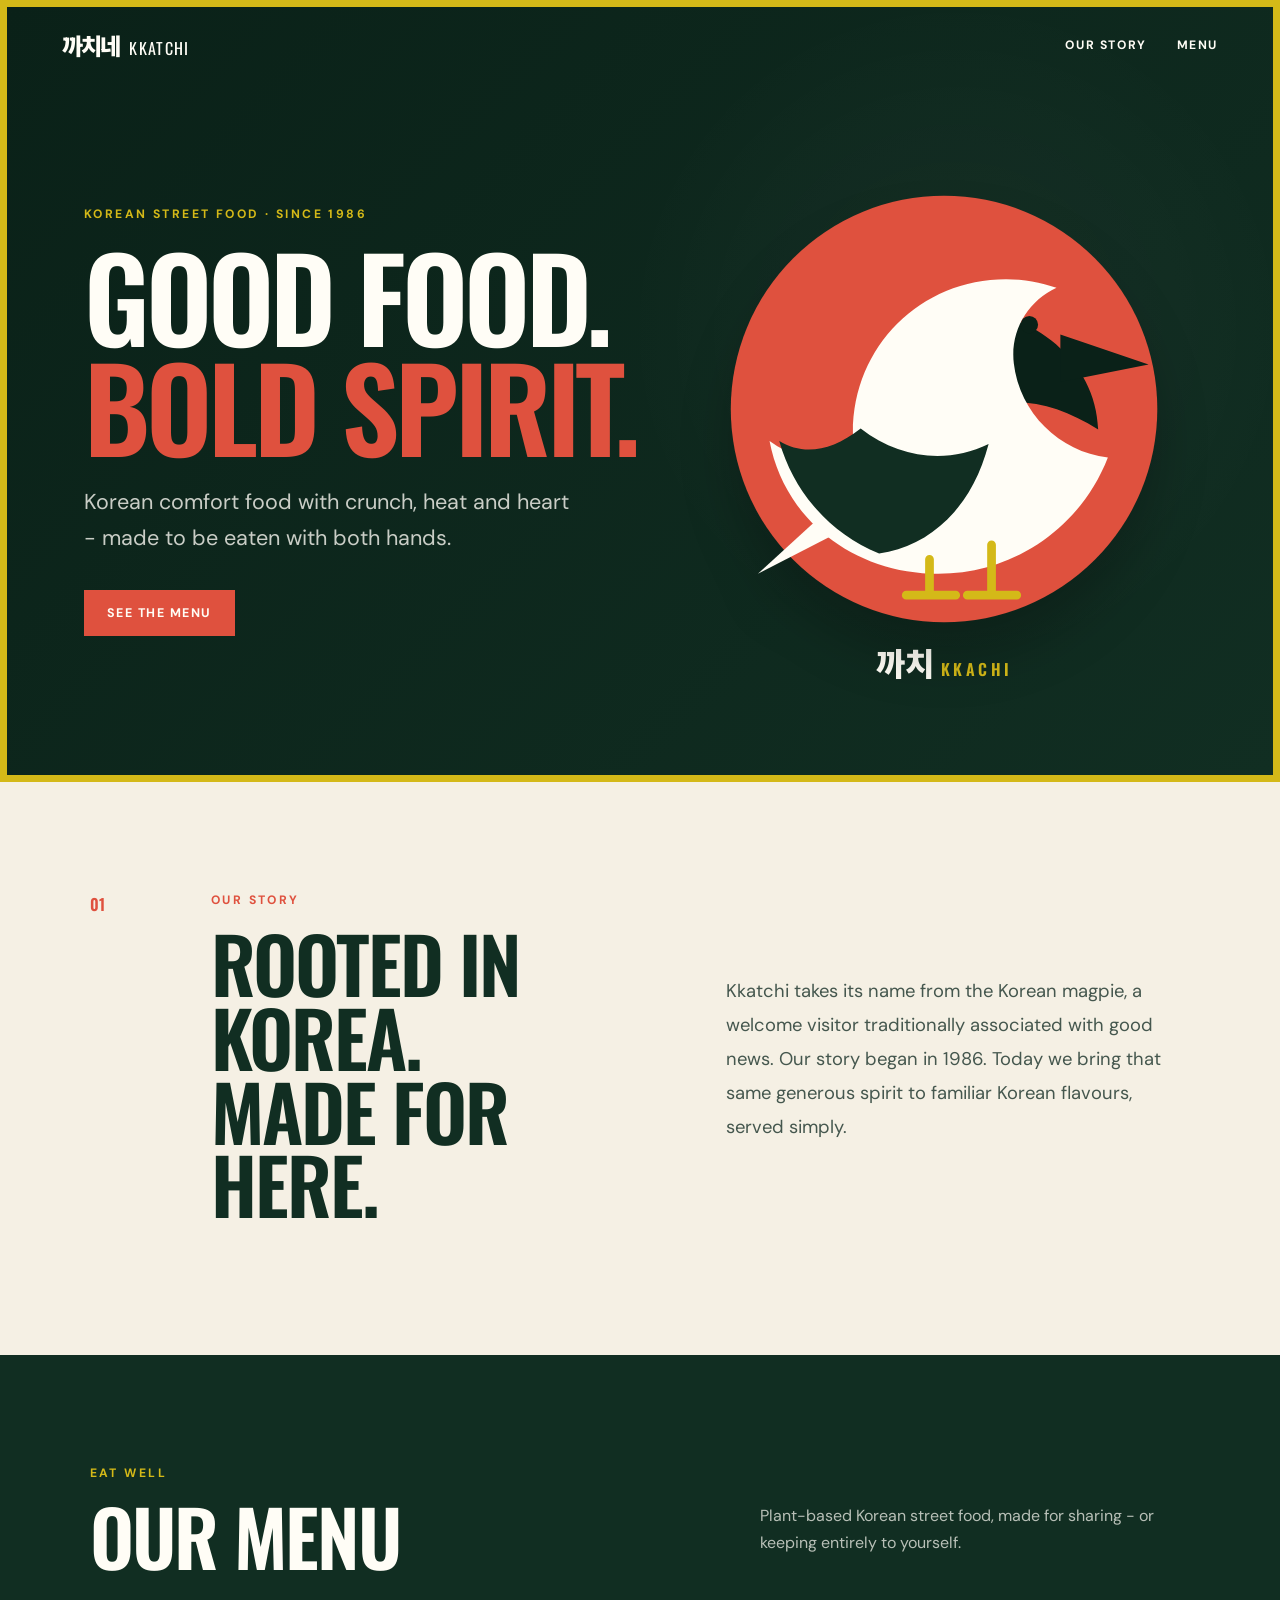
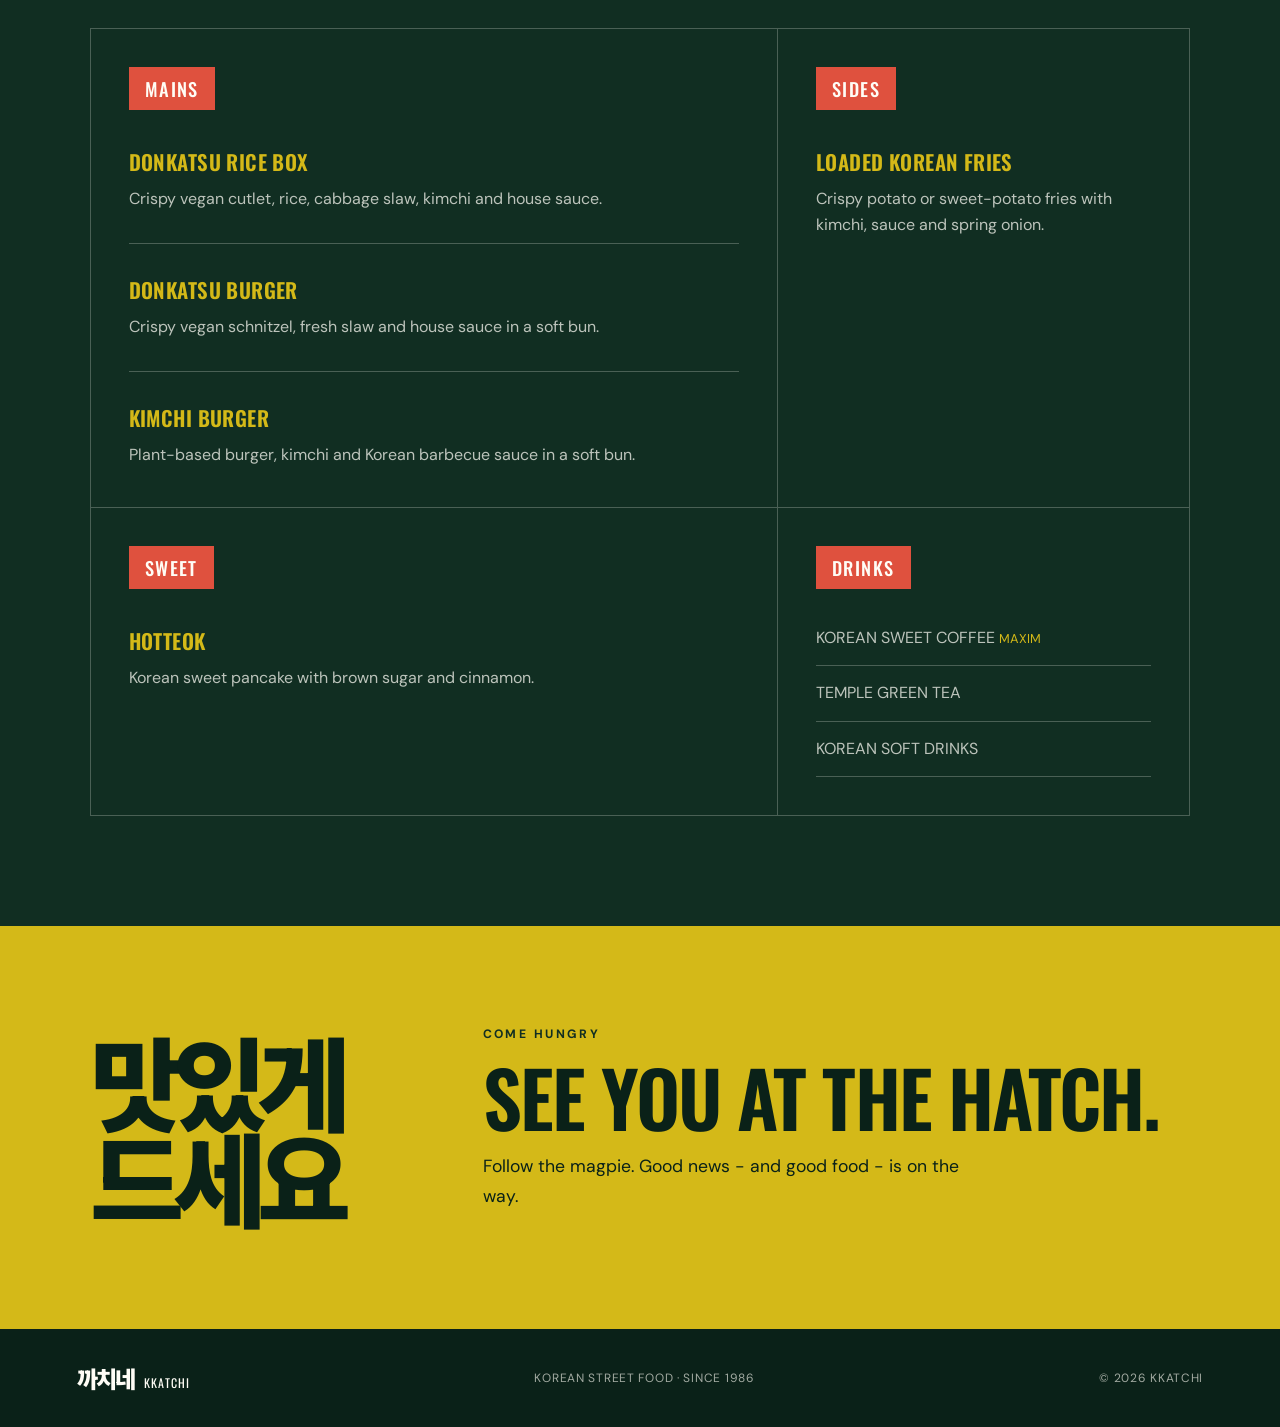
==== index.html @ 385eedda "Add first Kkatchi website draft" ====
<!doctype html>
<html lang="en">
<head>
  <meta charset="utf-8">
  <meta name="viewport" content="width=device-width, initial-scale=1">
  <meta name="description" content="Kkatchi Korean street food - bold flavours, generous food, since 1986.">
  <title>Kkatchi | Korean Street Food Since 1986</title>
  <link rel="stylesheet" href="styles.css">
</head>
<body>
  <header class="site-header">
    <a class="brand" href="#top" aria-label="Kkatchi home">
      <span class="brand-ko" lang="ko">까치네</span>
      <span class="brand-en">KKATCHI</span>
    </a>
    <nav aria-label="Main navigation">
      <a href="#story">Our story</a>
      <a href="#menu">Menu</a>
    </nav>
  </header>

  <main id="top">
    <section class="hero">
      <div class="hero-copy">
        <p class="eyebrow">Korean street food · Since 1986</p>
        <h1>Good food.<br><em>Bold spirit.</em></h1>
        <p class="intro">Korean comfort food with crunch, heat and heart - made to be eaten with both hands.</p>
        <a class="button" href="#menu">See the menu</a>
      </div>

      <div class="bird-mark" aria-label="A graphic magpie, the bird behind the Kkatchi name">
        <svg viewBox="0 0 520 520" role="img" aria-labelledby="bird-title">
          <title id="bird-title">Kkatchi magpie</title>
          <circle class="sun" cx="260" cy="260" r="220"/>
          <path class="tail" d="M209 301 68 430l171-88z"/>
          <path class="wing" d="M222 176c79-48 194 11 197 105-54-34-107-40-163-2z"/>
          <path class="body" d="M166 284c0-89 70-158 158-158 18 0 36 3 52 9-30 14-48 45-44 78 6 51 47 91 97 97-27 70-95 120-175 120-88 0-159-57-174-137 27 19 56 26 86 21z"/>
          <path class="breast" d="M174 280c40 31 89 37 132 16-17 65-59 105-113 113-51-21-88-63-103-116 25 15 53 11 84-13z"/>
          <circle class="eye" cx="348" cy="173" r="9"/>
          <path class="beak" d="m380 183 91 31-91 18z"/>
          <path class="leg" d="M245 415v37m64-52v52M221 452h51m12 0h51"/>
        </svg>
        <p>까치 <span>kkachi</span></p>
      </div>
    </section>

    <section class="story" id="story">
      <p class="section-number">01</p>
      <div>
        <p class="eyebrow">Our story</p>
        <h2>Rooted in Korea.<br>Made for here.</h2>
      </div>
      <p class="story-copy">Kkatchi takes its name from the Korean magpie, a welcome visitor traditionally associated with good news. Our story began in 1986. Today we bring that same generous spirit to familiar Korean flavours, served simply.</p>
    </section>

    <section class="menu" id="menu">
      <div class="menu-heading">
        <div>
          <p class="eyebrow">Eat well</p>
          <h2>Our menu</h2>
        </div>
        <p>Plant-based Korean street food, made for sharing - or keeping entirely to yourself.</p>
      </div>

      <div class="menu-grid">
        <article class="menu-group mains">
          <h3>Mains</h3>
          <div class="dish">
            <h4>Donkatsu Rice Box</h4>
            <p>Crispy vegan cutlet, rice, cabbage slaw, kimchi and house sauce.</p>
          </div>
          <div class="dish">
            <h4>Donkatsu Burger</h4>
            <p>Crispy vegan schnitzel, fresh slaw and house sauce in a soft bun.</p>
          </div>
          <div class="dish">
            <h4>Kimchi Burger</h4>
            <p>Plant-based burger, kimchi and Korean barbecue sauce in a soft bun.</p>
          </div>
        </article>

        <article class="menu-group sides">
          <h3>Sides</h3>
          <div class="dish">
            <h4>Loaded Korean Fries</h4>
            <p>Crispy potato or sweet-potato fries with kimchi, sauce and spring onion.</p>
          </div>
        </article>

        <article class="menu-group sweet">
          <h3>Sweet</h3>
          <div class="dish">
            <h4>Hotteok</h4>
            <p>Korean sweet pancake with brown sugar and cinnamon.</p>
          </div>
        </article>

        <article class="menu-group drinks">
          <h3>Drinks</h3>
          <ul>
            <li>Korean sweet coffee <span>Maxim</span></li>
            <li>Temple green tea</li>
            <li>Korean soft drinks</li>
          </ul>
        </article>
      </div>
    </section>

    <section class="closing">
      <div class="closing-mark" lang="ko">맛있게<br>드세요</div>
      <div>
        <p class="eyebrow">Come hungry</p>
        <h2>See you at the hatch.</h2>
        <p>Follow the magpie. Good news - and good food - is on the way.</p>
      </div>
    </section>
  </main>

  <footer>
    <a class="footer-brand" href="#top"><span lang="ko">까치네</span> KKATCHI</a>
    <p>Korean street food · Since 1986</p>
    <p>© 2026 Kkatchi</p>
  </footer>
</body>
</html>
---- styles.css ----
@import url('https://fonts.googleapis.com/css2?family=DM+Sans:wght@400;500;600;700&family=Noto+Sans+KR:wght@700;900&family=Oswald:wght@500;600&display=swap');

:root {
  --ink: #112e22;
  --ink-deep: #0a2118;
  --paper: #f5f0e4;
  --red: #df513e;
  --gold: #d4b918;
  --white: #fffdf6;
  --line: rgba(255, 253, 246, .24);
}

* { box-sizing: border-box; }

html { scroll-behavior: smooth; }

body {
  margin: 0;
  color: var(--white);
  background: var(--ink);
  font-family: "DM Sans", sans-serif;
}

a { color: inherit; }

.site-header {
  position: absolute;
  z-index: 2;
  inset: 0 0 auto;
  max-width: 1240px;
  margin: auto;
  padding: 28px 42px;
  display: flex;
  align-items: center;
  justify-content: space-between;
}

.brand,
.footer-brand {
  display: flex;
  align-items: baseline;
  gap: 10px;
  text-decoration: none;
  font-family: Oswald, sans-serif;
  letter-spacing: .08em;
}

.brand-ko,
.footer-brand span {
  font: 900 1.45rem "Noto Sans KR", sans-serif;
  letter-spacing: -.08em;
}

nav { display: flex; gap: 30px; }

nav a {
  text-decoration: none;
  font-size: .76rem;
  font-weight: 700;
  letter-spacing: .13em;
  text-transform: uppercase;
}

.hero {
  min-height: 760px;
  padding: 150px max(6vw, 42px) 90px;
  display: grid;
  grid-template-columns: 1.05fr .95fr;
  align-items: center;
  gap: 4vw;
  overflow: hidden;
  background:
    radial-gradient(circle at 75% 42%, rgba(255,255,255,.035), transparent 32%),
    linear-gradient(135deg, var(--ink-deep), var(--ink));
  border: 7px solid var(--gold);
}

.hero-copy { max-width: 660px; }

.eyebrow {
  margin: 0 0 18px;
  color: var(--gold);
  font-size: .76rem;
  font-weight: 700;
  letter-spacing: .2em;
  text-transform: uppercase;
}

h1, h2, h3, h4, p { margin-top: 0; }

h1, h2 {
  margin-bottom: 24px;
  font-family: Oswald, sans-serif;
  font-weight: 600;
  text-transform: uppercase;
  line-height: .96;
}

h1 { font-size: clamp(4.3rem, 9vw, 8.8rem); letter-spacing: -.035em; }
h1 em { color: var(--red); font-style: normal; }
h2 { font-size: clamp(3rem, 6vw, 5.8rem); letter-spacing: -.025em; }

.intro {
  max-width: 500px;
  margin-bottom: 34px;
  color: rgba(255,253,246,.78);
  font-size: clamp(1.05rem, 1.8vw, 1.35rem);
  line-height: 1.65;
}

.button {
  display: inline-block;
  padding: 15px 23px;
  background: var(--red);
  text-decoration: none;
  text-transform: uppercase;
  font-size: .78rem;
  font-weight: 700;
  letter-spacing: .12em;
  transition: transform .2s ease, background .2s ease;
}

.button:hover { background: #ef6651; transform: translateY(-2px); }

.bird-mark { width: min(100%, 540px); justify-self: center; }
.bird-mark svg { display: block; width: 100%; filter: drop-shadow(0 35px 25px rgba(0,0,0,.22)); }
.sun { fill: var(--red); }
.body, .tail { fill: var(--white); }
.wing, .eye, .beak { fill: var(--ink-deep); }
.breast { fill: var(--ink); }
.leg { fill: none; stroke: var(--gold); stroke-width: 9; stroke-linecap: round; }
.bird-mark p { margin: -22px 0 0; text-align: center; font: 900 2rem "Noto Sans KR", sans-serif; }
.bird-mark p span { color: var(--gold); font: 600 1rem Oswald, sans-serif; letter-spacing: .22em; text-transform: uppercase; }

.story {
  padding: 110px max(7vw, 42px);
  display: grid;
  grid-template-columns: 70px 1fr 1fr;
  gap: 4vw;
  color: var(--ink);
  background: var(--paper);
}

.story .eyebrow { color: var(--red); }
.section-number { color: var(--red); font: 600 1rem Oswald, sans-serif; }
.story-copy { align-self: center; max-width: 550px; color: #45574e; font-size: 1.15rem; line-height: 1.85; }

.menu { padding: 110px max(7vw, 42px); }
.menu-heading { display: flex; justify-content: space-between; align-items: end; gap: 50px; margin-bottom: 55px; }
.menu-heading h2 { margin: 0; }
.menu-heading > p { max-width: 430px; color: rgba(255,253,246,.7); line-height: 1.7; }

.menu-grid {
  display: grid;
  grid-template-columns: 1.25fr .75fr;
  border-top: 1px solid var(--line);
  border-left: 1px solid var(--line);
}

.menu-group {
  padding: 38px;
  border-right: 1px solid var(--line);
  border-bottom: 1px solid var(--line);
}

.menu-group h3 {
  display: inline-block;
  margin-bottom: 36px;
  padding: 8px 16px;
  background: var(--red);
  font: 500 1.15rem Oswald, sans-serif;
  letter-spacing: .08em;
  text-transform: uppercase;
}

.dish + .dish { margin-top: 31px; padding-top: 30px; border-top: 1px solid var(--line); }
.dish h4 { margin-bottom: 9px; color: var(--gold); font: 600 1.3rem Oswald, sans-serif; letter-spacing: .02em; text-transform: uppercase; }
.dish p, .drinks li { margin-bottom: 0; color: rgba(255,253,246,.72); line-height: 1.65; }
.drinks ul { list-style: none; margin: 0; padding: 0; }
.drinks li { padding: 14px 0; border-bottom: 1px solid var(--line); text-transform: uppercase; }
.drinks li:first-child { padding-top: 0; }
.drinks span { color: var(--gold); font-size: .8rem; }

.closing {
  padding: 100px max(7vw, 42px);
  display: grid;
  grid-template-columns: minmax(180px, .6fr) 1.4fr;
  align-items: center;
  gap: 7vw;
  color: var(--ink-deep);
  background: var(--gold);
}

.closing-mark { font: 900 clamp(3.4rem, 8vw, 7.5rem)/.93 "Noto Sans KR", sans-serif; letter-spacing: -.1em; }
.closing .eyebrow { color: var(--ink); }
.closing h2 { margin-bottom: 18px; }
.closing p:last-child { max-width: 500px; font-size: 1.1rem; line-height: 1.7; }

footer {
  padding: 32px max(6vw, 42px);
  display: flex;
  justify-content: space-between;
  align-items: center;
  gap: 24px;
  background: var(--ink-deep);
  color: rgba(255,253,246,.62);
  font-size: .75rem;
  letter-spacing: .06em;
  text-transform: uppercase;
}

footer p { margin: 0; }
.footer-brand { color: var(--white); }

@media (max-width: 780px) {
  .site-header { padding: 25px 25px; }
  nav { gap: 18px; }
  nav a:first-child { display: none; }
  .hero { min-height: auto; padding: 130px 25px 70px; grid-template-columns: 1fr; border-width: 5px; }
  h1 { font-size: clamp(4rem, 19vw, 6.2rem); }
  .bird-mark { width: min(95%, 430px); margin-top: 20px; }
  .story { padding: 80px 25px; grid-template-columns: 42px 1fr; }
  .story-copy { grid-column: 2; }
  .menu { padding: 80px 25px; }
  .menu-heading { display: block; }
  .menu-heading > p { margin-top: 25px; }
  .menu-grid { grid-template-columns: 1fr; }
  .menu-group { padding: 30px 25px; }
  .closing { padding: 75px 25px; grid-template-columns: 1fr; }
  .closing-mark { font-size: 4.8rem; }
  footer { padding: 30px 25px; align-items: flex-start; flex-direction: column; }
}

@media (prefers-reduced-motion: reduce) {
  html { scroll-behavior: auto; }
  .button { transition: none; }
}
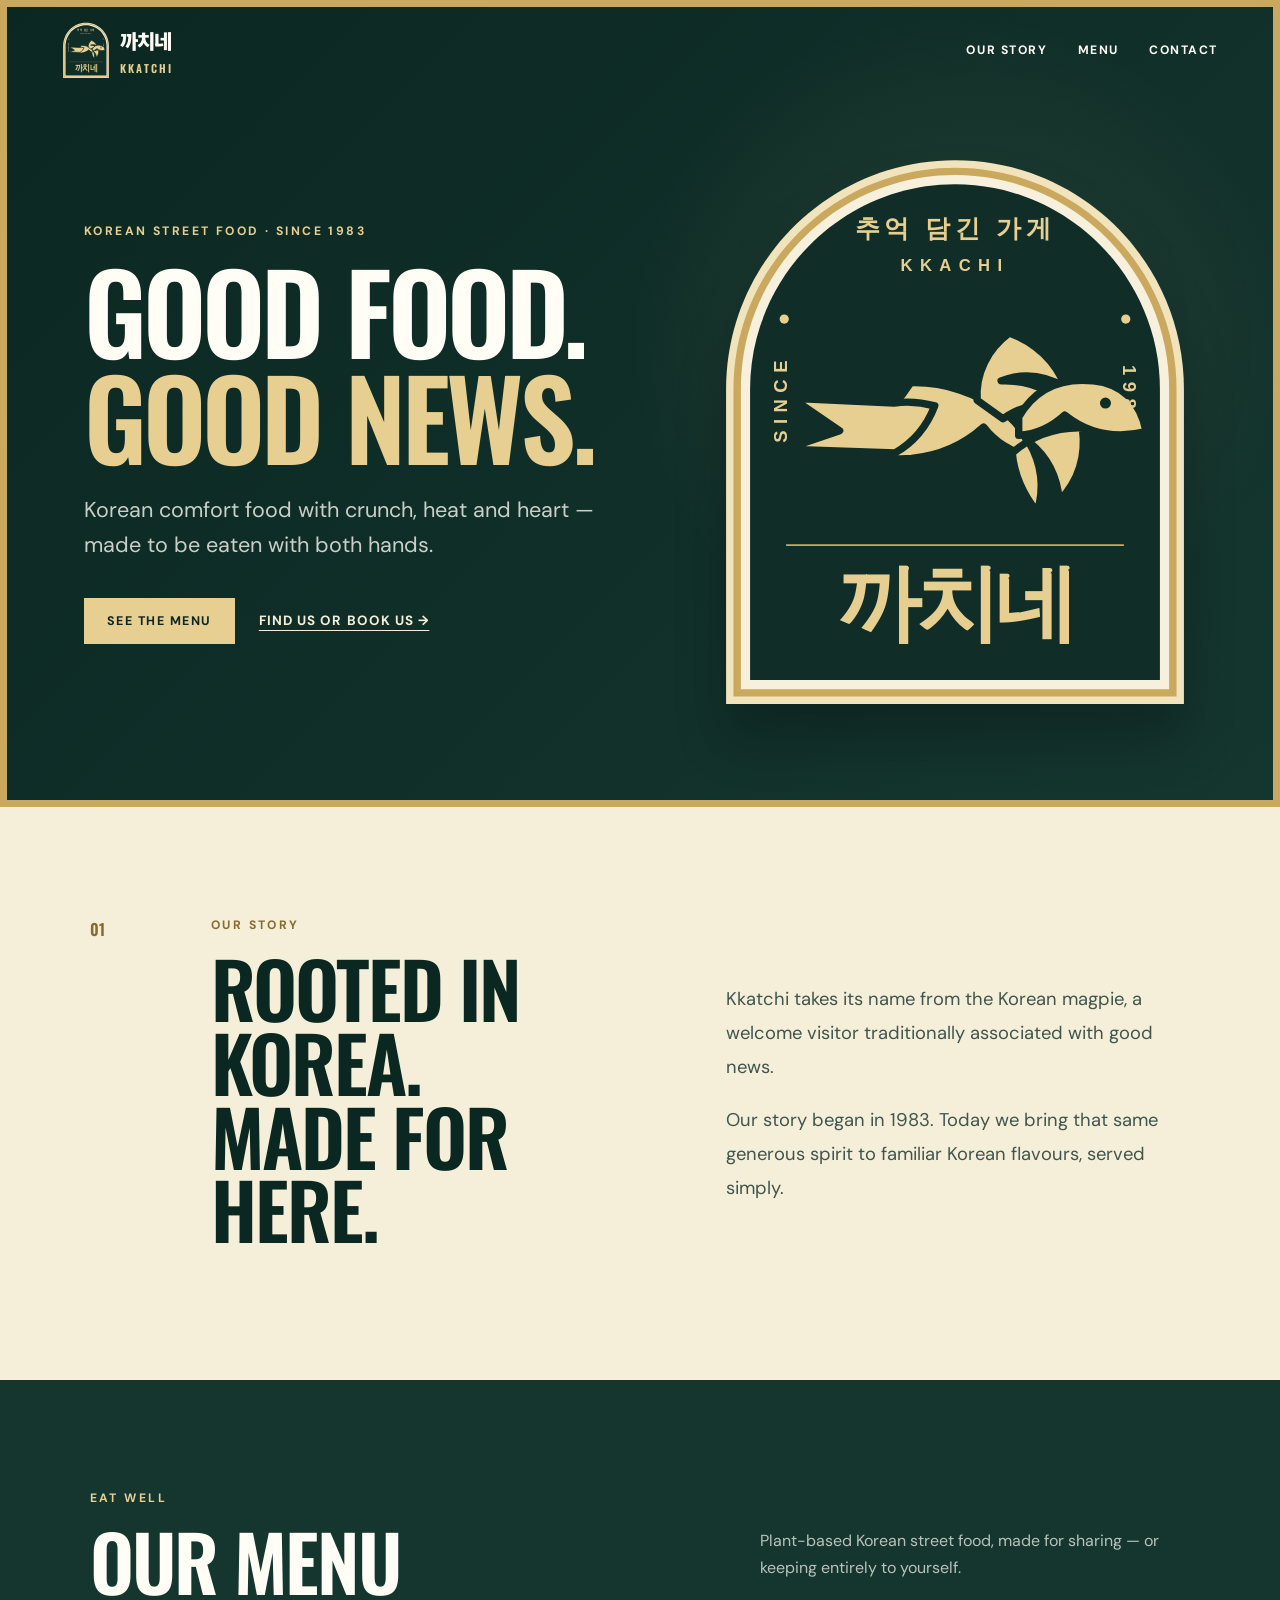
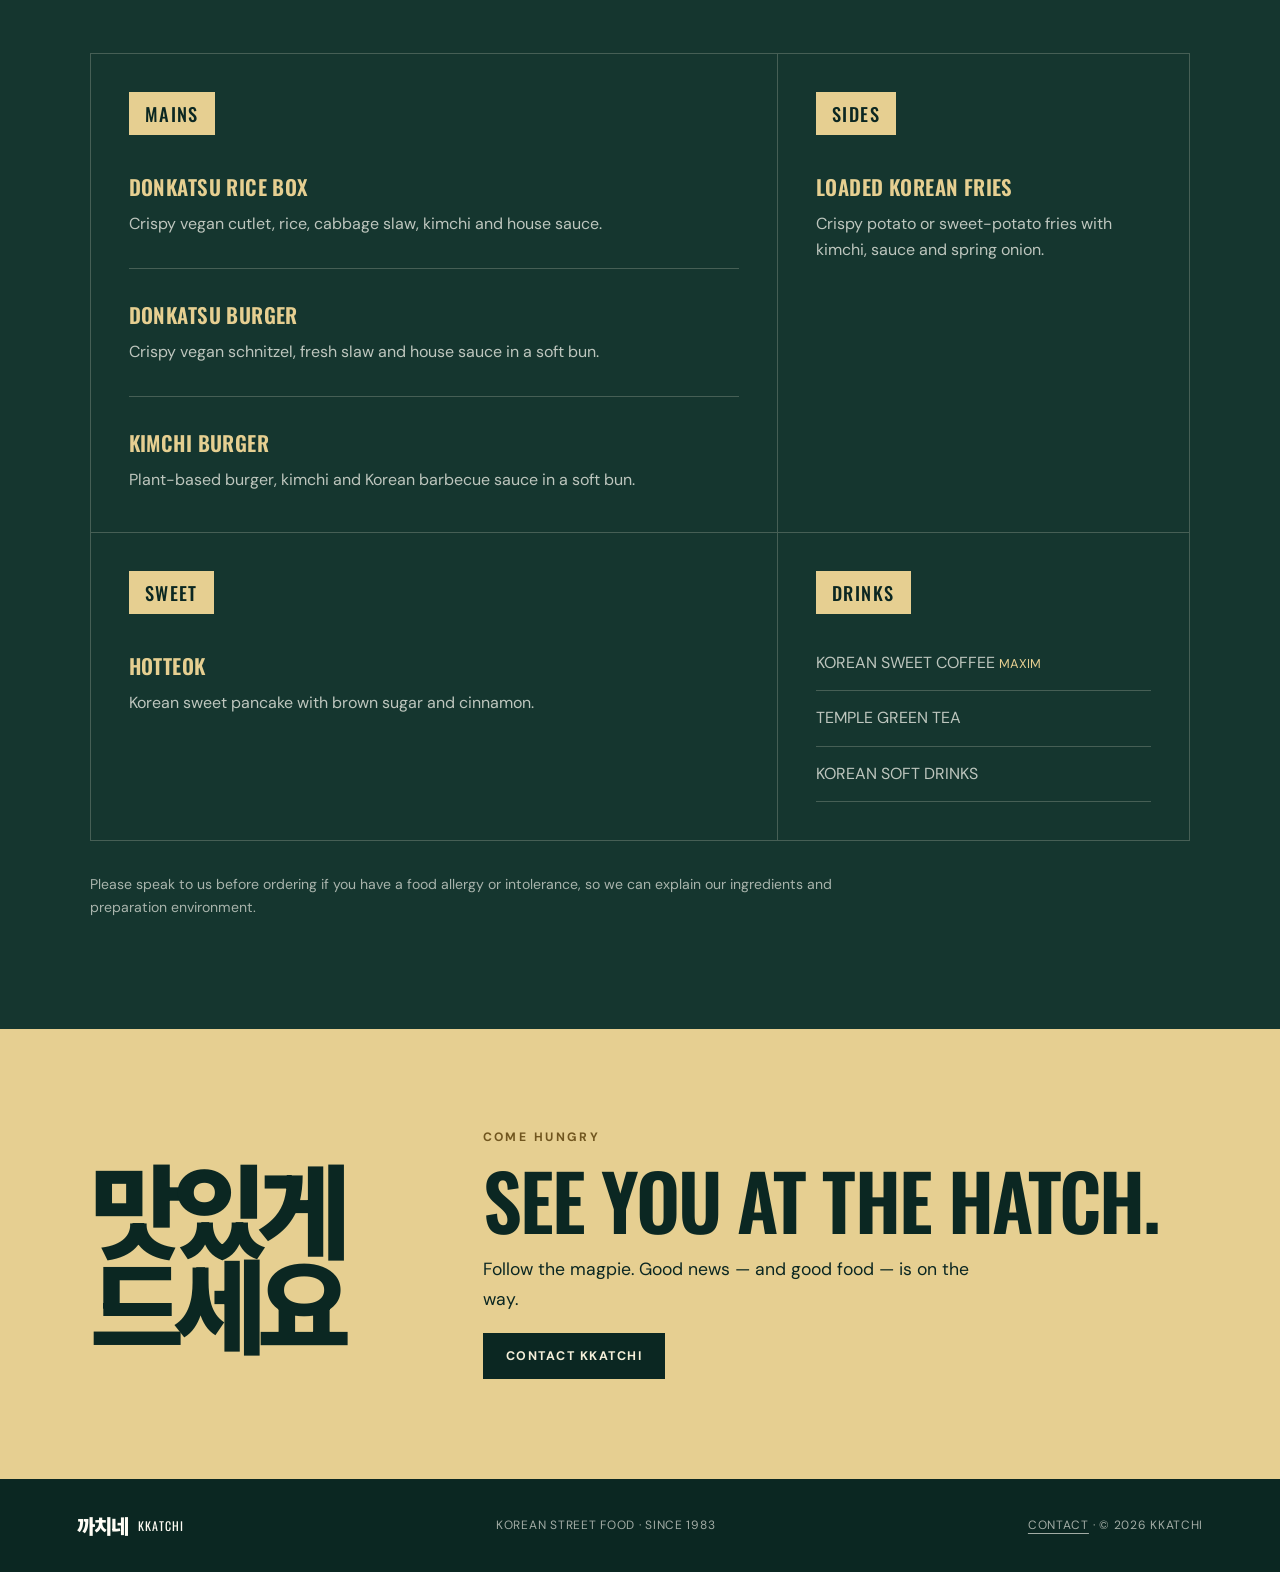
==== commit 75e40505: "Update Kkatchi branding and add contact page" ====
--- a/index.html
+++ b/index.html
@@ -1,46 +1,41 @@
 <!doctype html>
-<html lang="en">
+<html lang="en-GB">
 <head>
   <meta charset="utf-8">
   <meta name="viewport" content="width=device-width, initial-scale=1">
-  <meta name="description" content="Kkatchi Korean street food - bold flavours, generous food, since 1986.">
-  <title>Kkatchi | Korean Street Food Since 1986</title>
+  <meta name="description" content="Kkatchi Korean street food — bold plant-based flavours, generous food, since 1983.">
+  <meta name="theme-color" content="#102d28">
+  <title>Kkatchi | Korean Street Food Since 1983</title>
+  <link rel="icon" type="image/svg+xml" href="kkatchi-mark.svg">
   <link rel="stylesheet" href="styles.css">
 </head>
 <body>
+  <a class="skip-link" href="#main">Skip to content</a>
   <header class="site-header">
-    <a class="brand" href="#top" aria-label="Kkatchi home">
-      <span class="brand-ko" lang="ko">까치네</span>
-      <span class="brand-en">KKATCHI</span>
+    <a class="brand" href="index.html" aria-label="Kkatchi home">
+      <img src="kkatchi-mark.svg" alt="">
+      <span><b lang="ko">까치네</b><small>KKATCHI</small></span>
     </a>
     <nav aria-label="Main navigation">
       <a href="#story">Our story</a>
       <a href="#menu">Menu</a>
+      <a href="contact.html">Contact</a>
     </nav>
   </header>
 
-  <main id="top">
-    <section class="hero">
+  <main id="main">
+    <section class="hero" id="top">
       <div class="hero-copy">
-        <p class="eyebrow">Korean street food · Since 1986</p>
-        <h1>Good food.<br><em>Bold spirit.</em></h1>
-        <p class="intro">Korean comfort food with crunch, heat and heart - made to be eaten with both hands.</p>
-        <a class="button" href="#menu">See the menu</a>
+        <p class="eyebrow">Korean street food · Since 1983</p>
+        <h1>Good food.<br><em>Good news.</em></h1>
+        <p class="intro">Korean comfort food with crunch, heat and heart — made to be eaten with both hands.</p>
+        <div class="actions">
+          <a class="button" href="#menu">See the menu</a>
+          <a class="text-link" href="contact.html">Find us or book us →</a>
+        </div>
       </div>
-
-      <div class="bird-mark" aria-label="A graphic magpie, the bird behind the Kkatchi name">
-        <svg viewBox="0 0 520 520" role="img" aria-labelledby="bird-title">
-          <title id="bird-title">Kkatchi magpie</title>
-          <circle class="sun" cx="260" cy="260" r="220"/>
-          <path class="tail" d="M209 301 68 430l171-88z"/>
-          <path class="wing" d="M222 176c79-48 194 11 197 105-54-34-107-40-163-2z"/>
-          <path class="body" d="M166 284c0-89 70-158 158-158 18 0 36 3 52 9-30 14-48 45-44 78 6 51 47 91 97 97-27 70-95 120-175 120-88 0-159-57-174-137 27 19 56 26 86 21z"/>
-          <path class="breast" d="M174 280c40 31 89 37 132 16-17 65-59 105-113 113-51-21-88-63-103-116 25 15 53 11 84-13z"/>
-          <circle class="eye" cx="348" cy="173" r="9"/>
-          <path class="beak" d="m380 183 91 31-91 18z"/>
-          <path class="leg" d="M245 415v37m64-52v52M221 452h51m12 0h51"/>
-        </svg>
-        <p>까치 <span>kkachi</span></p>
+      <div class="badge-wrap">
+        <img class="badge" src="kkatchi-mark.svg" alt="Kkatchi badge: a flying magpie, 까치네, since 1983">
       </div>
     </section>
 
@@ -50,7 +45,10 @@
         <p class="eyebrow">Our story</p>
         <h2>Rooted in Korea.<br>Made for here.</h2>
       </div>
-      <p class="story-copy">Kkatchi takes its name from the Korean magpie, a welcome visitor traditionally associated with good news. Our story began in 1986. Today we bring that same generous spirit to familiar Korean flavours, served simply.</p>
+      <div class="story-copy">
+        <p>Kkatchi takes its name from the Korean magpie, a welcome visitor traditionally associated with good news.</p>
+        <p>Our story began in 1983. Today we bring that same generous spirit to familiar Korean flavours, served simply.</p>
+      </div>
     </section>
 
     <section class="menu" id="menu">
@@ -59,42 +57,23 @@
           <p class="eyebrow">Eat well</p>
           <h2>Our menu</h2>
         </div>
-        <p>Plant-based Korean street food, made for sharing - or keeping entirely to yourself.</p>
+        <p>Plant-based Korean street food, made for sharing — or keeping entirely to yourself.</p>
       </div>
-
       <div class="menu-grid">
         <article class="menu-group mains">
           <h3>Mains</h3>
-          <div class="dish">
-            <h4>Donkatsu Rice Box</h4>
-            <p>Crispy vegan cutlet, rice, cabbage slaw, kimchi and house sauce.</p>
-          </div>
-          <div class="dish">
-            <h4>Donkatsu Burger</h4>
-            <p>Crispy vegan schnitzel, fresh slaw and house sauce in a soft bun.</p>
-          </div>
-          <div class="dish">
-            <h4>Kimchi Burger</h4>
-            <p>Plant-based burger, kimchi and Korean barbecue sauce in a soft bun.</p>
-          </div>
+          <div class="dish"><h4>Donkatsu Rice Box</h4><p>Crispy vegan cutlet, rice, cabbage slaw, kimchi and house sauce.</p></div>
+          <div class="dish"><h4>Donkatsu Burger</h4><p>Crispy vegan schnitzel, fresh slaw and house sauce in a soft bun.</p></div>
+          <div class="dish"><h4>Kimchi Burger</h4><p>Plant-based burger, kimchi and Korean barbecue sauce in a soft bun.</p></div>
         </article>
-
         <article class="menu-group sides">
           <h3>Sides</h3>
-          <div class="dish">
-            <h4>Loaded Korean Fries</h4>
-            <p>Crispy potato or sweet-potato fries with kimchi, sauce and spring onion.</p>
-          </div>
+          <div class="dish"><h4>Loaded Korean Fries</h4><p>Crispy potato or sweet-potato fries with kimchi, sauce and spring onion.</p></div>
         </article>
-
         <article class="menu-group sweet">
           <h3>Sweet</h3>
-          <div class="dish">
-            <h4>Hotteok</h4>
-            <p>Korean sweet pancake with brown sugar and cinnamon.</p>
-          </div>
+          <div class="dish"><h4>Hotteok</h4><p>Korean sweet pancake with brown sugar and cinnamon.</p></div>
         </article>
-
         <article class="menu-group drinks">
           <h3>Drinks</h3>
           <ul>
@@ -104,6 +83,7 @@
           </ul>
         </article>
       </div>
+      <p class="allergen-note">Please speak to us before ordering if you have a food allergy or intolerance, so we can explain our ingredients and preparation environment.</p>
     </section>
 
     <section class="closing">
@@ -111,15 +91,16 @@
       <div>
         <p class="eyebrow">Come hungry</p>
         <h2>See you at the hatch.</h2>
-        <p>Follow the magpie. Good news - and good food - is on the way.</p>
+        <p>Follow the magpie. Good news — and good food — is on the way.</p>
+        <a class="button button-dark" href="contact.html">Contact Kkatchi</a>
       </div>
     </section>
   </main>
 
   <footer>
-    <a class="footer-brand" href="#top"><span lang="ko">까치네</span> KKATCHI</a>
-    <p>Korean street food · Since 1986</p>
-    <p>© 2026 Kkatchi</p>
+    <a class="footer-brand" href="index.html"><span lang="ko">까치네</span> KKATCHI</a>
+    <p>Korean street food · Since 1983</p>
+    <p><a href="contact.html">Contact</a> · © 2026 Kkatchi</p>
   </footer>
 </body>
 </html>
--- a/styles.css
+++ b/styles.css
@@ -1,224 +1,115 @@
 @import url('https://fonts.googleapis.com/css2?family=DM+Sans:wght@400;500;600;700&family=Noto+Sans+KR:wght@700;900&family=Oswald:wght@500;600&display=swap');
 
 :root {
-  --ink: #112e22;
-  --ink-deep: #0a2118;
-  --paper: #f5f0e4;
-  --red: #df513e;
-  --gold: #d4b918;
-  --white: #fffdf6;
-  --line: rgba(255, 253, 246, .24);
+  --ink: #15362f;
+  --ink-deep: #0b2722;
+  --cream: #f5efd9;
+  --cream-deep: #e8d7a5;
+  --gold: #caa85d;
+  --gold-light: #e6cf91;
+  --white: #fffdf5;
+  --line: rgba(245, 239, 217, .22);
 }
 
 * { box-sizing: border-box; }
+html { scroll-behavior: smooth; }
+body { margin: 0; color: var(--white); background: var(--ink); font-family: "DM Sans", sans-serif; }
+a { color: inherit; }
+.skip-link { position: absolute; left: -9999px; top: 0; z-index: 20; padding: 12px 18px; color: var(--ink-deep); background: var(--cream); }
+.skip-link:focus { left: 12px; top: 12px; }
 
-html { scroll-behavior: smooth; }
+.site-header { position: absolute; z-index: 2; inset: 0 0 auto; max-width: 1240px; margin: auto; padding: 22px 42px; display: flex; align-items: center; justify-content: space-between; }
+.site-header.page-header { position: relative; border-bottom: 1px solid var(--line); background: var(--ink-deep); }
+.brand, .footer-brand { display: flex; align-items: center; gap: 10px; text-decoration: none; font-family: Oswald, sans-serif; letter-spacing: .08em; }
+.brand img { width: 48px; height: 57px; object-fit: contain; }
+.brand > span { display: grid; line-height: 1; }
+.brand b, .footer-brand span { font: 900 1.25rem "Noto Sans KR", sans-serif; letter-spacing: -.05em; }
+.brand small { margin-top: 5px; color: var(--gold-light); font: 600 .69rem Oswald, sans-serif; letter-spacing: .18em; }
+nav { display: flex; gap: 30px; }
+nav a { padding: 8px 0; text-decoration: none; font-size: .76rem; font-weight: 700; letter-spacing: .13em; text-transform: uppercase; border-bottom: 1px solid transparent; }
+nav a:hover, nav a[aria-current="page"] { color: var(--gold-light); border-color: currentColor; }
 
-body {
-  margin: 0;
-  color: var(--white);
-  background: var(--ink);
-  font-family: "DM Sans", sans-serif;
-}
+.hero { min-height: 760px; padding: 145px max(6vw, 42px) 85px; display: grid; grid-template-columns: 1.08fr .92fr; align-items: center; gap: 5vw; overflow: hidden; background: radial-gradient(circle at 75% 42%, rgba(230,207,145,.1), transparent 31%), linear-gradient(135deg, var(--ink-deep), var(--ink)); border: 7px solid var(--gold); }
+.hero-copy { max-width: 690px; }
+.eyebrow { margin: 0 0 18px; color: var(--gold-light); font-size: .76rem; font-weight: 700; letter-spacing: .2em; text-transform: uppercase; }
+h1, h2, h3, h4, p { margin-top: 0; }
+h1, h2 { margin-bottom: 24px; font-family: Oswald, sans-serif; font-weight: 600; text-transform: uppercase; line-height: .96; }
+h1 { font-size: clamp(4.2rem, 8.6vw, 8.4rem); letter-spacing: -.035em; }
+h1 em { color: var(--gold-light); font-style: normal; }
+h2 { font-size: clamp(3rem, 6vw, 5.8rem); letter-spacing: -.025em; }
+.intro { max-width: 560px; margin-bottom: 34px; color: rgba(255,253,245,.78); font-size: clamp(1.05rem, 1.8vw, 1.35rem); line-height: 1.65; }
+.actions { display: flex; align-items: center; gap: 24px; flex-wrap: wrap; }
+.button { display: inline-block; border: 0; padding: 15px 23px; color: var(--ink-deep); background: var(--gold-light); text-decoration: none; text-transform: uppercase; font: 700 .78rem "DM Sans", sans-serif; letter-spacing: .12em; cursor: pointer; transition: transform .2s ease, background .2s ease; }
+.button:hover { background: var(--cream); transform: translateY(-2px); }
+.button-dark { color: var(--cream); background: var(--ink-deep); }
+.button-dark:hover { color: var(--ink-deep); background: var(--white); }
+.text-link { color: var(--cream); font-size: .84rem; font-weight: 700; letter-spacing: .08em; text-transform: uppercase; text-underline-offset: 5px; }
+.badge-wrap { width: min(100%, 480px); justify-self: center; filter: drop-shadow(0 35px 25px rgba(0,0,0,.24)); }
+.badge { display: block; width: 100%; }
 
-a { color: inherit; }
-
-.site-header {
-  position: absolute;
-  z-index: 2;
-  inset: 0 0 auto;
-  max-width: 1240px;
-  margin: auto;
-  padding: 28px 42px;
-  display: flex;
-  align-items: center;
-  justify-content: space-between;
-}
-
-.brand,
-.footer-brand {
-  display: flex;
-  align-items: baseline;
-  gap: 10px;
-  text-decoration: none;
-  font-family: Oswald, sans-serif;
-  letter-spacing: .08em;
-}
-
-.brand-ko,
-.footer-brand span {
-  font: 900 1.45rem "Noto Sans KR", sans-serif;
-  letter-spacing: -.08em;
-}
-
-nav { display: flex; gap: 30px; }
-
-nav a {
-  text-decoration: none;
-  font-size: .76rem;
-  font-weight: 700;
-  letter-spacing: .13em;
-  text-transform: uppercase;
-}
-
-.hero {
-  min-height: 760px;
-  padding: 150px max(6vw, 42px) 90px;
-  display: grid;
-  grid-template-columns: 1.05fr .95fr;
-  align-items: center;
-  gap: 4vw;
-  overflow: hidden;
-  background:
-    radial-gradient(circle at 75% 42%, rgba(255,255,255,.035), transparent 32%),
-    linear-gradient(135deg, var(--ink-deep), var(--ink));
-  border: 7px solid var(--gold);
-}
-
-.hero-copy { max-width: 660px; }
-
-.eyebrow {
-  margin: 0 0 18px;
-  color: var(--gold);
-  font-size: .76rem;
-  font-weight: 700;
-  letter-spacing: .2em;
-  text-transform: uppercase;
-}
-
-h1, h2, h3, h4, p { margin-top: 0; }
-
-h1, h2 {
-  margin-bottom: 24px;
-  font-family: Oswald, sans-serif;
-  font-weight: 600;
-  text-transform: uppercase;
-  line-height: .96;
-}
-
-h1 { font-size: clamp(4.3rem, 9vw, 8.8rem); letter-spacing: -.035em; }
-h1 em { color: var(--red); font-style: normal; }
-h2 { font-size: clamp(3rem, 6vw, 5.8rem); letter-spacing: -.025em; }
-
-.intro {
-  max-width: 500px;
-  margin-bottom: 34px;
-  color: rgba(255,253,246,.78);
-  font-size: clamp(1.05rem, 1.8vw, 1.35rem);
-  line-height: 1.65;
-}
-
-.button {
-  display: inline-block;
-  padding: 15px 23px;
-  background: var(--red);
-  text-decoration: none;
-  text-transform: uppercase;
-  font-size: .78rem;
-  font-weight: 700;
-  letter-spacing: .12em;
-  transition: transform .2s ease, background .2s ease;
-}
-
-.button:hover { background: #ef6651; transform: translateY(-2px); }
-
-.bird-mark { width: min(100%, 540px); justify-self: center; }
-.bird-mark svg { display: block; width: 100%; filter: drop-shadow(0 35px 25px rgba(0,0,0,.22)); }
-.sun { fill: var(--red); }
-.body, .tail { fill: var(--white); }
-.wing, .eye, .beak { fill: var(--ink-deep); }
-.breast { fill: var(--ink); }
-.leg { fill: none; stroke: var(--gold); stroke-width: 9; stroke-linecap: round; }
-.bird-mark p { margin: -22px 0 0; text-align: center; font: 900 2rem "Noto Sans KR", sans-serif; }
-.bird-mark p span { color: var(--gold); font: 600 1rem Oswald, sans-serif; letter-spacing: .22em; text-transform: uppercase; }
-
-.story {
-  padding: 110px max(7vw, 42px);
-  display: grid;
-  grid-template-columns: 70px 1fr 1fr;
-  gap: 4vw;
-  color: var(--ink);
-  background: var(--paper);
-}
-
-.story .eyebrow { color: var(--red); }
-.section-number { color: var(--red); font: 600 1rem Oswald, sans-serif; }
-.story-copy { align-self: center; max-width: 550px; color: #45574e; font-size: 1.15rem; line-height: 1.85; }
+.story { padding: 110px max(7vw, 42px); display: grid; grid-template-columns: 70px 1fr 1fr; gap: 4vw; color: var(--ink-deep); background: var(--cream); }
+.story .eyebrow, .section-number { color: #876b2e; }
+.section-number { font: 600 1rem Oswald, sans-serif; }
+.story-copy { align-self: center; max-width: 560px; color: #40554e; font-size: 1.15rem; line-height: 1.85; }
+.story-copy p:last-child { margin-bottom: 0; }
 
 .menu { padding: 110px max(7vw, 42px); }
 .menu-heading { display: flex; justify-content: space-between; align-items: end; gap: 50px; margin-bottom: 55px; }
 .menu-heading h2 { margin: 0; }
-.menu-heading > p { max-width: 430px; color: rgba(255,253,246,.7); line-height: 1.7; }
-
-.menu-grid {
-  display: grid;
-  grid-template-columns: 1.25fr .75fr;
-  border-top: 1px solid var(--line);
-  border-left: 1px solid var(--line);
-}
-
-.menu-group {
-  padding: 38px;
-  border-right: 1px solid var(--line);
-  border-bottom: 1px solid var(--line);
-}
-
-.menu-group h3 {
-  display: inline-block;
-  margin-bottom: 36px;
-  padding: 8px 16px;
-  background: var(--red);
-  font: 500 1.15rem Oswald, sans-serif;
-  letter-spacing: .08em;
-  text-transform: uppercase;
-}
-
+.menu-heading > p { max-width: 430px; color: rgba(255,253,245,.7); line-height: 1.7; }
+.menu-grid { display: grid; grid-template-columns: 1.25fr .75fr; border-top: 1px solid var(--line); border-left: 1px solid var(--line); }
+.menu-group { padding: 38px; border-right: 1px solid var(--line); border-bottom: 1px solid var(--line); }
+.menu-group h3 { display: inline-block; margin-bottom: 36px; padding: 8px 16px; color: var(--ink-deep); background: var(--gold-light); font: 500 1.15rem Oswald, sans-serif; letter-spacing: .08em; text-transform: uppercase; }
 .dish + .dish { margin-top: 31px; padding-top: 30px; border-top: 1px solid var(--line); }
-.dish h4 { margin-bottom: 9px; color: var(--gold); font: 600 1.3rem Oswald, sans-serif; letter-spacing: .02em; text-transform: uppercase; }
-.dish p, .drinks li { margin-bottom: 0; color: rgba(255,253,246,.72); line-height: 1.65; }
+.dish h4 { margin-bottom: 9px; color: var(--gold-light); font: 600 1.3rem Oswald, sans-serif; letter-spacing: .02em; text-transform: uppercase; }
+.dish p, .drinks li { margin-bottom: 0; color: rgba(255,253,245,.72); line-height: 1.65; }
 .drinks ul { list-style: none; margin: 0; padding: 0; }
 .drinks li { padding: 14px 0; border-bottom: 1px solid var(--line); text-transform: uppercase; }
 .drinks li:first-child { padding-top: 0; }
-.drinks span { color: var(--gold); font-size: .8rem; }
+.drinks span { color: var(--gold-light); font-size: .8rem; }
+.allergen-note { max-width: 780px; margin: 32px 0 0; color: rgba(255,253,245,.63); font-size: .88rem; line-height: 1.65; }
 
-.closing {
-  padding: 100px max(7vw, 42px);
-  display: grid;
-  grid-template-columns: minmax(180px, .6fr) 1.4fr;
-  align-items: center;
-  gap: 7vw;
-  color: var(--ink-deep);
-  background: var(--gold);
-}
+.closing { padding: 100px max(7vw, 42px); display: grid; grid-template-columns: minmax(180px, .6fr) 1.4fr; align-items: center; gap: 7vw; color: var(--ink-deep); background: var(--gold-light); }
+.closing-mark { font: 900 clamp(3.4rem, 8vw, 7.5rem)/.93 "Noto Sans KR", sans-serif; letter-spacing: -.1em; }
+.closing .eyebrow { color: #71561f; }
+.closing h2 { margin-bottom: 18px; }
+.closing p:not(.eyebrow) { max-width: 500px; font-size: 1.1rem; line-height: 1.7; }
 
-.closing-mark { font: 900 clamp(3.4rem, 8vw, 7.5rem)/.93 "Noto Sans KR", sans-serif; letter-spacing: -.1em; }
-.closing .eyebrow { color: var(--ink); }
-.closing h2 { margin-bottom: 18px; }
-.closing p:last-child { max-width: 500px; font-size: 1.1rem; line-height: 1.7; }
+.contact-main { background: var(--cream); color: var(--ink-deep); }
+.contact-intro { padding: 100px max(7vw, 42px) 75px; display: grid; grid-template-columns: 1.2fr .8fr; gap: 6vw; align-items: end; border-bottom: 1px solid rgba(11,39,34,.16); }
+.contact-intro .eyebrow, .contact-grid .eyebrow { color: #876b2e; }
+.contact-intro h1 { max-width: 900px; margin-bottom: 0; font-size: clamp(3.7rem, 7.5vw, 7rem); }
+.contact-intro .intro { margin: 0; color: #40554e; }
+.contact-grid { padding: 85px max(7vw, 42px) 110px; display: grid; grid-template-columns: .8fr 1.2fr; gap: 8vw; align-items: start; }
+.contact-details h2 { font-size: clamp(2.6rem, 5vw, 4.5rem); }
+.contact-details dl { margin: 42px 0 30px; }
+.contact-details dl div { padding: 18px 0; border-top: 1px solid rgba(11,39,34,.16); }
+.contact-details dl div:last-child { border-bottom: 1px solid rgba(11,39,34,.16); }
+.contact-details dt { margin-bottom: 5px; color: #6c786f; font-size: .75rem; font-weight: 700; letter-spacing: .14em; text-transform: uppercase; }
+.contact-details dd { margin: 0; font-size: 1.12rem; }
+.small-note { color: #5d6d65; font-size: .9rem; line-height: 1.65; }
+.contact-form { padding: 38px; color: var(--cream); background: var(--ink-deep); box-shadow: 18px 18px 0 var(--gold); }
+.field { display: grid; gap: 8px; margin-bottom: 20px; }
+.field label { color: var(--gold-light); font-size: .77rem; font-weight: 700; letter-spacing: .12em; text-transform: uppercase; }
+.field label span { color: rgba(245,239,217,.58); font-weight: 400; text-transform: none; letter-spacing: 0; }
+.field input, .field textarea { width: 100%; border: 1px solid rgba(245,239,217,.35); border-radius: 0; padding: 13px 14px; color: var(--cream); background: rgba(255,255,255,.045); font: inherit; }
+.field textarea { resize: vertical; }
+.field input:focus, .field textarea:focus { outline: 3px solid rgba(230,207,145,.25); border-color: var(--gold-light); }
 
-footer {
-  padding: 32px max(6vw, 42px);
-  display: flex;
-  justify-content: space-between;
-  align-items: center;
-  gap: 24px;
-  background: var(--ink-deep);
-  color: rgba(255,253,246,.62);
-  font-size: .75rem;
-  letter-spacing: .06em;
-  text-transform: uppercase;
-}
-
+footer { padding: 32px max(6vw, 42px); display: flex; justify-content: space-between; align-items: center; gap: 24px; background: var(--ink-deep); color: rgba(255,253,245,.62); font-size: .75rem; letter-spacing: .06em; text-transform: uppercase; }
 footer p { margin: 0; }
-.footer-brand { color: var(--white); }
+footer a { text-underline-offset: 4px; }
+.footer-brand { color: var(--white); text-decoration: none; }
 
 @media (max-width: 780px) {
-  .site-header { padding: 25px 25px; }
-  nav { gap: 18px; }
+  .site-header { padding: 18px 25px; }
+  nav { gap: 16px; }
+  nav a { font-size: .68rem; }
   nav a:first-child { display: none; }
-  .hero { min-height: auto; padding: 130px 25px 70px; grid-template-columns: 1fr; border-width: 5px; }
-  h1 { font-size: clamp(4rem, 19vw, 6.2rem); }
-  .bird-mark { width: min(95%, 430px); margin-top: 20px; }
+  .brand img { width: 40px; height: 48px; }
+  .hero { min-height: auto; padding: 125px 25px 65px; grid-template-columns: 1fr; border-width: 5px; }
+  h1 { font-size: clamp(3.8rem, 18vw, 6rem); }
+  .badge-wrap { width: min(88%, 390px); margin-top: 20px; }
   .story { padding: 80px 25px; grid-template-columns: 42px 1fr; }
   .story-copy { grid-column: 2; }
   .menu { padding: 80px 25px; }
@@ -228,6 +119,10 @@
   .menu-group { padding: 30px 25px; }
   .closing { padding: 75px 25px; grid-template-columns: 1fr; }
   .closing-mark { font-size: 4.8rem; }
+  .contact-intro, .contact-grid { padding-left: 25px; padding-right: 25px; grid-template-columns: 1fr; }
+  .contact-intro { padding-top: 70px; }
+  .contact-grid { gap: 50px; }
+  .contact-form { padding: 28px 22px; box-shadow: 9px 9px 0 var(--gold); }
   footer { padding: 30px 25px; align-items: flex-start; flex-direction: column; }
 }
 
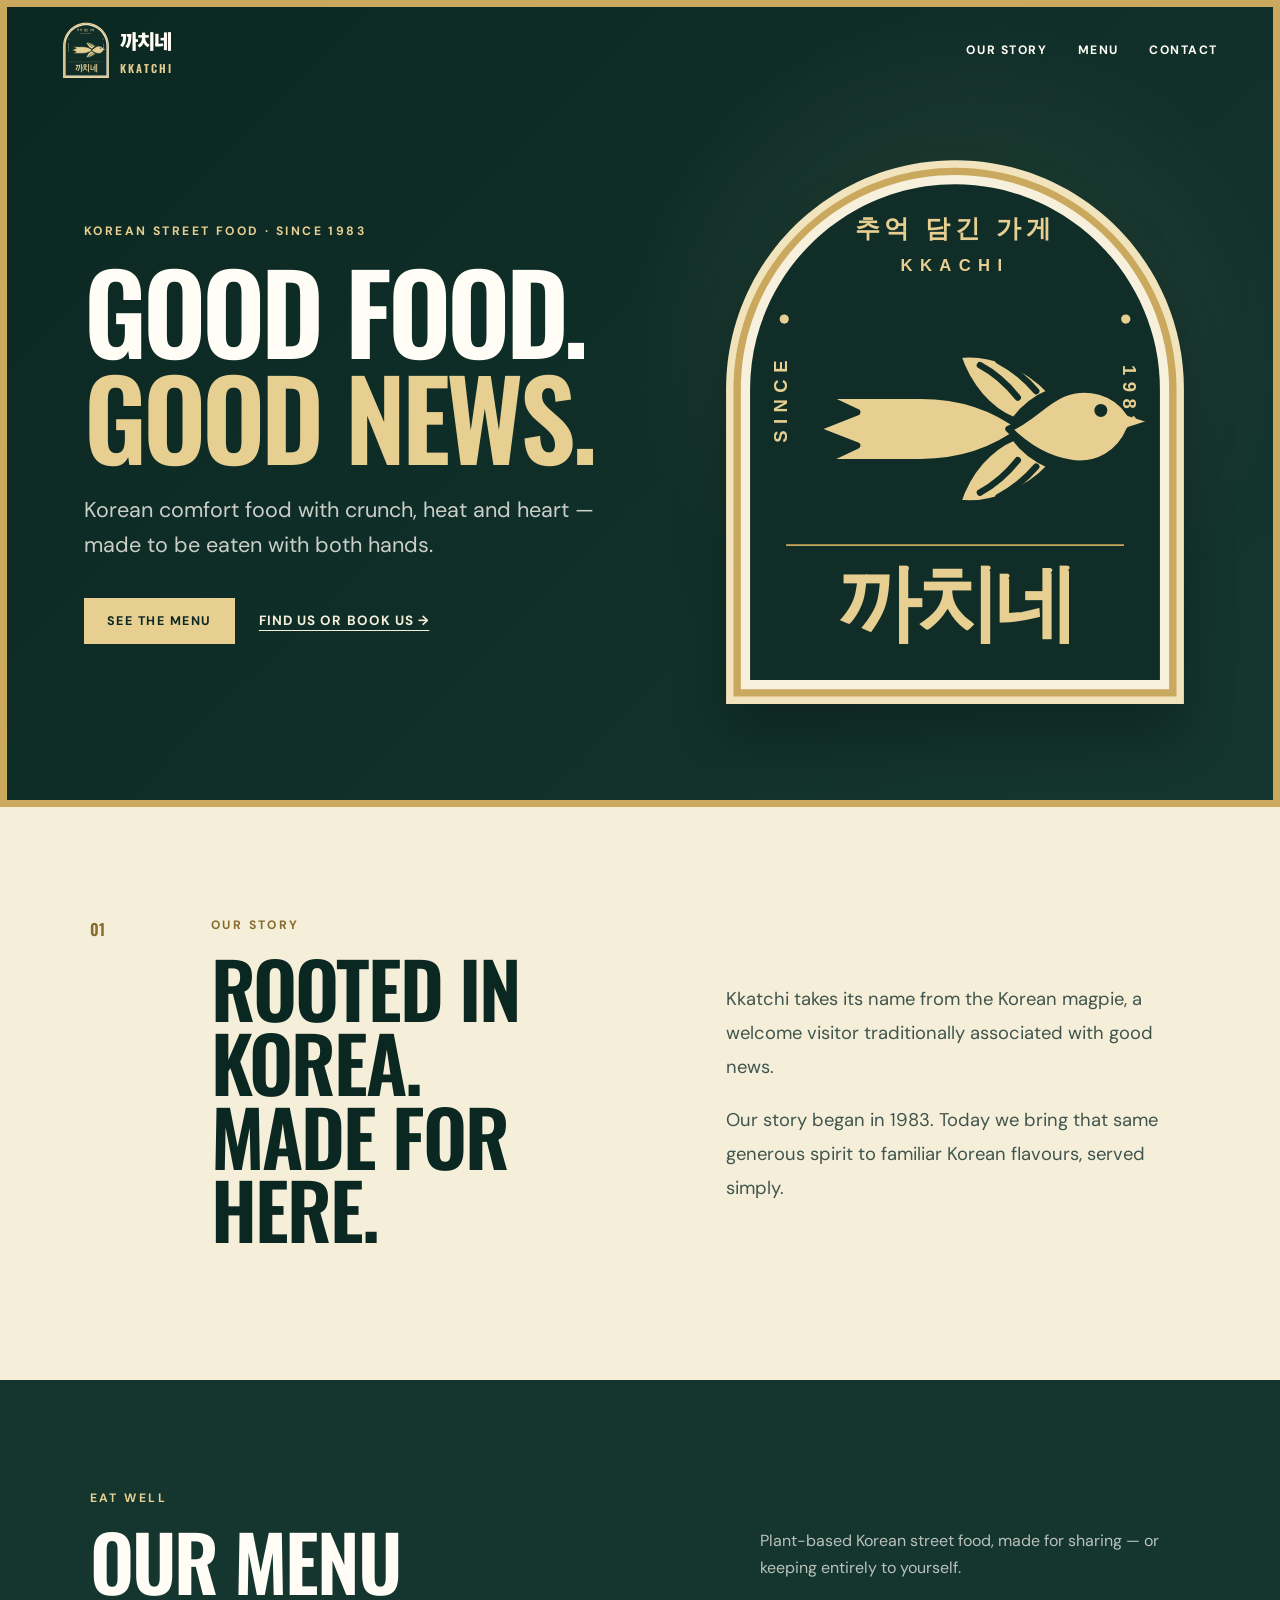
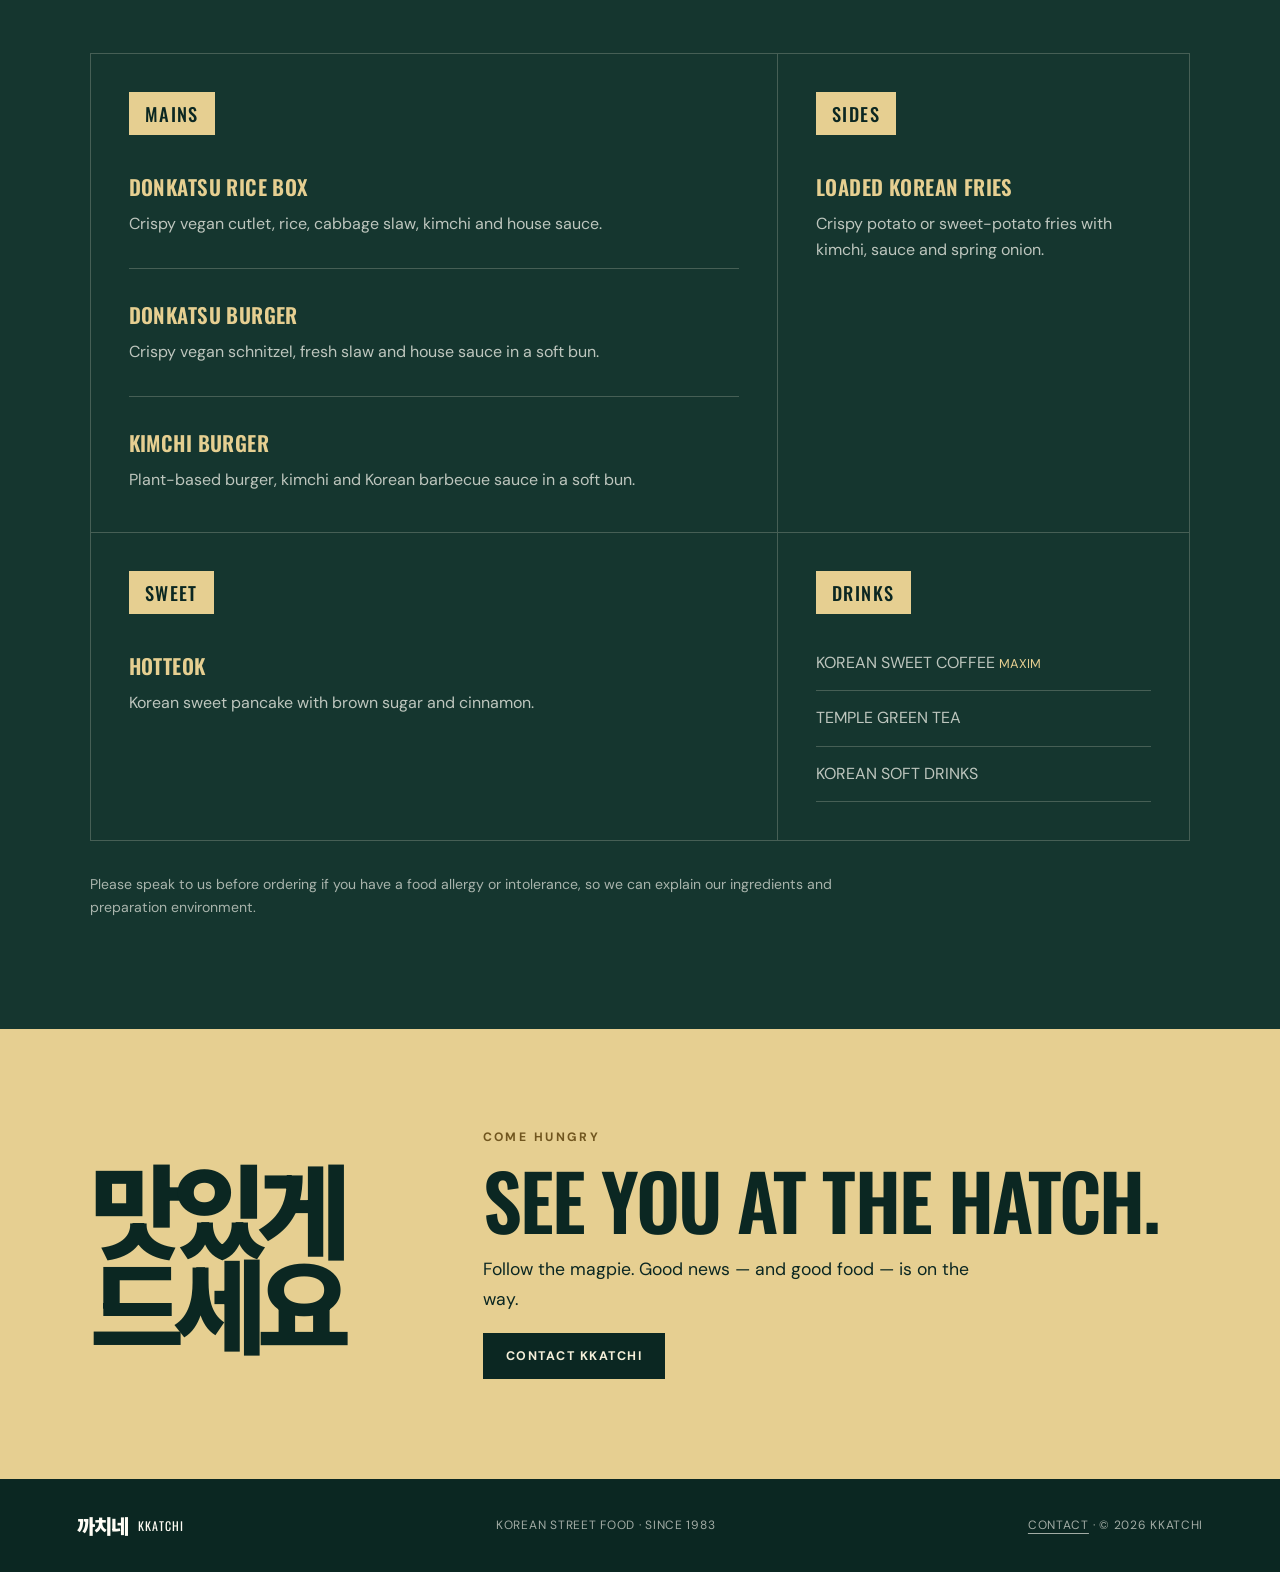
==== commit 204fda59: "Replace logo bird with clearer magpie" ====
--- a/index.html
+++ b/index.html
@@ -6,14 +6,14 @@
   <meta name="description" content="Kkatchi Korean street food — bold plant-based flavours, generous food, since 1983.">
   <meta name="theme-color" content="#102d28">
   <title>Kkatchi | Korean Street Food Since 1983</title>
-  <link rel="icon" type="image/svg+xml" href="kkatchi-mark.svg">
+  <link rel="icon" type="image/svg+xml" href="kkatchi-mark-v2.svg">
   <link rel="stylesheet" href="styles.css">
 </head>
 <body>
   <a class="skip-link" href="#main">Skip to content</a>
   <header class="site-header">
     <a class="brand" href="index.html" aria-label="Kkatchi home">
-      <img src="kkatchi-mark.svg" alt="">
+      <img src="kkatchi-mark-v2.svg" alt="">
       <span><b lang="ko">까치네</b><small>KKATCHI</small></span>
     </a>
     <nav aria-label="Main navigation">
@@ -35,7 +35,7 @@
         </div>
       </div>
       <div class="badge-wrap">
-        <img class="badge" src="kkatchi-mark.svg" alt="Kkatchi badge: a flying magpie, 까치네, since 1983">
+        <img class="badge" src="kkatchi-mark-v2.svg" alt="Kkatchi badge: a flying magpie, 까치네, since 1983">
       </div>
     </section>
 
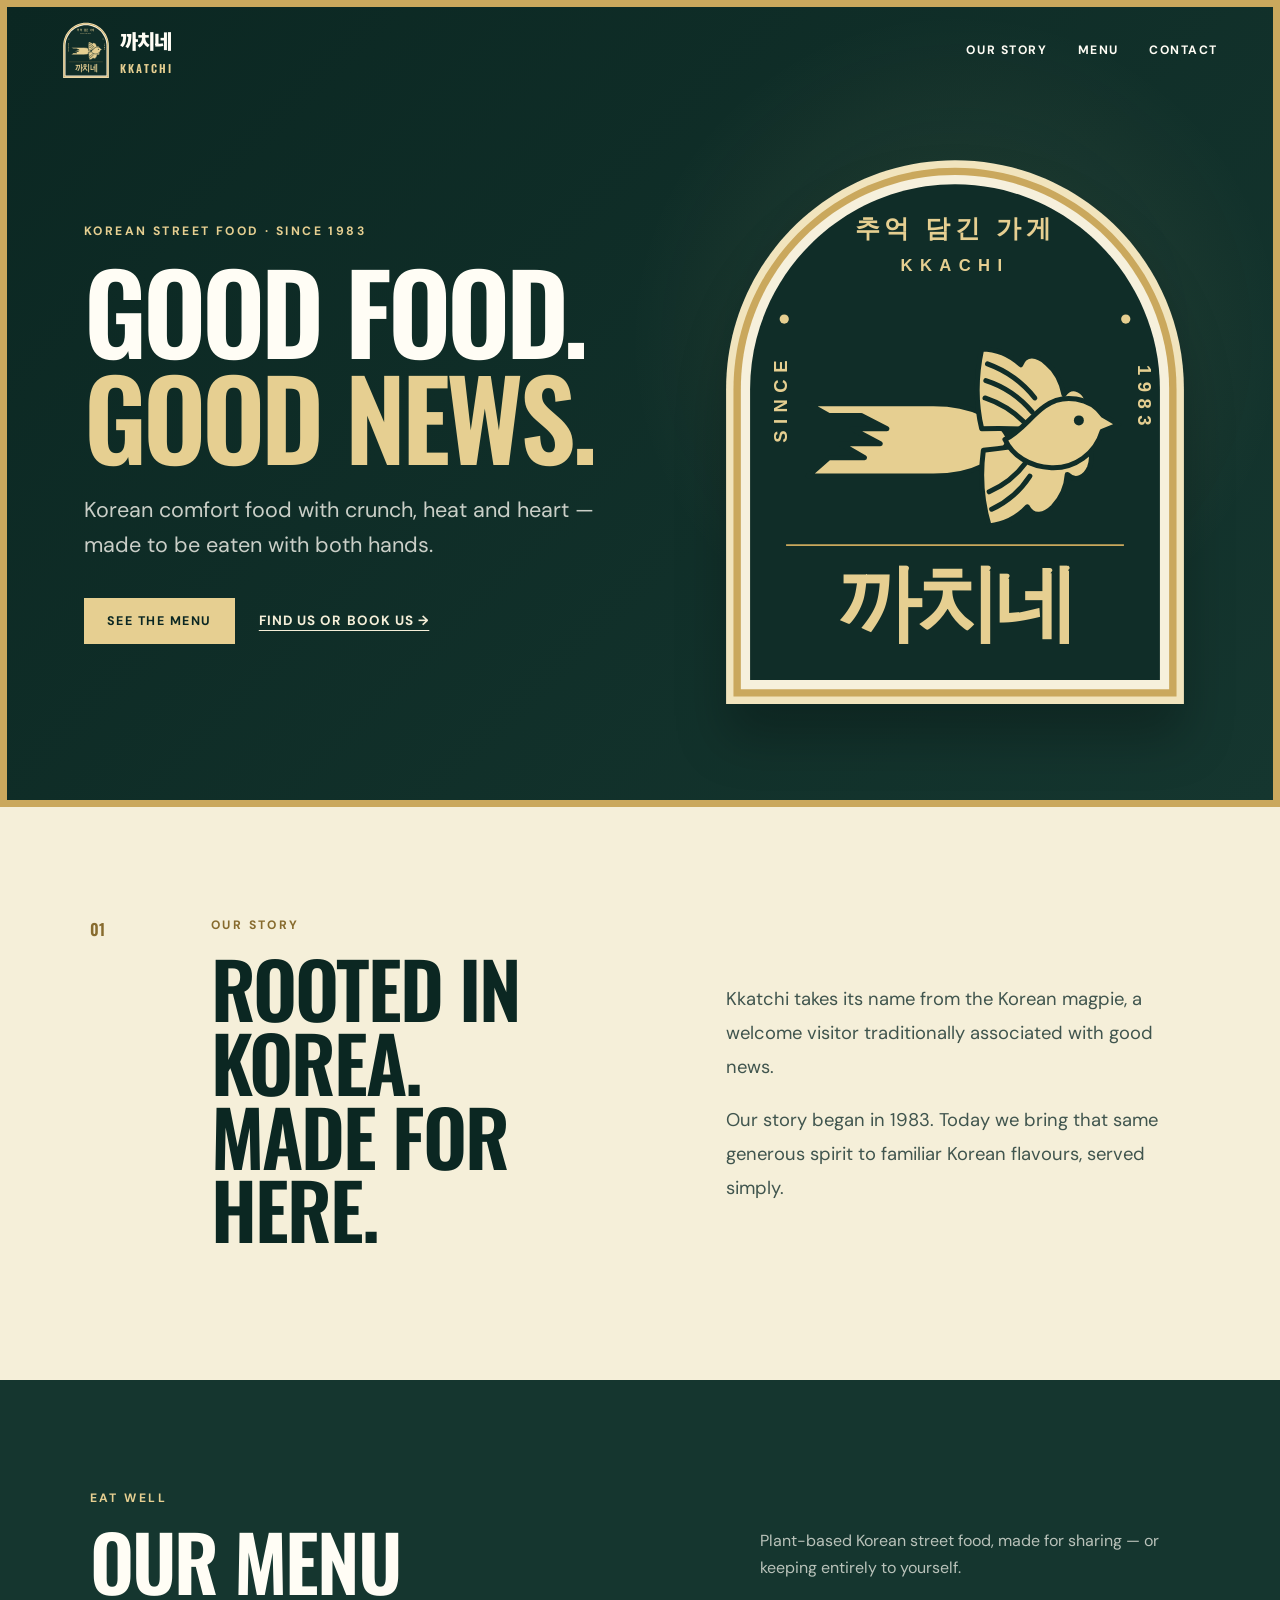
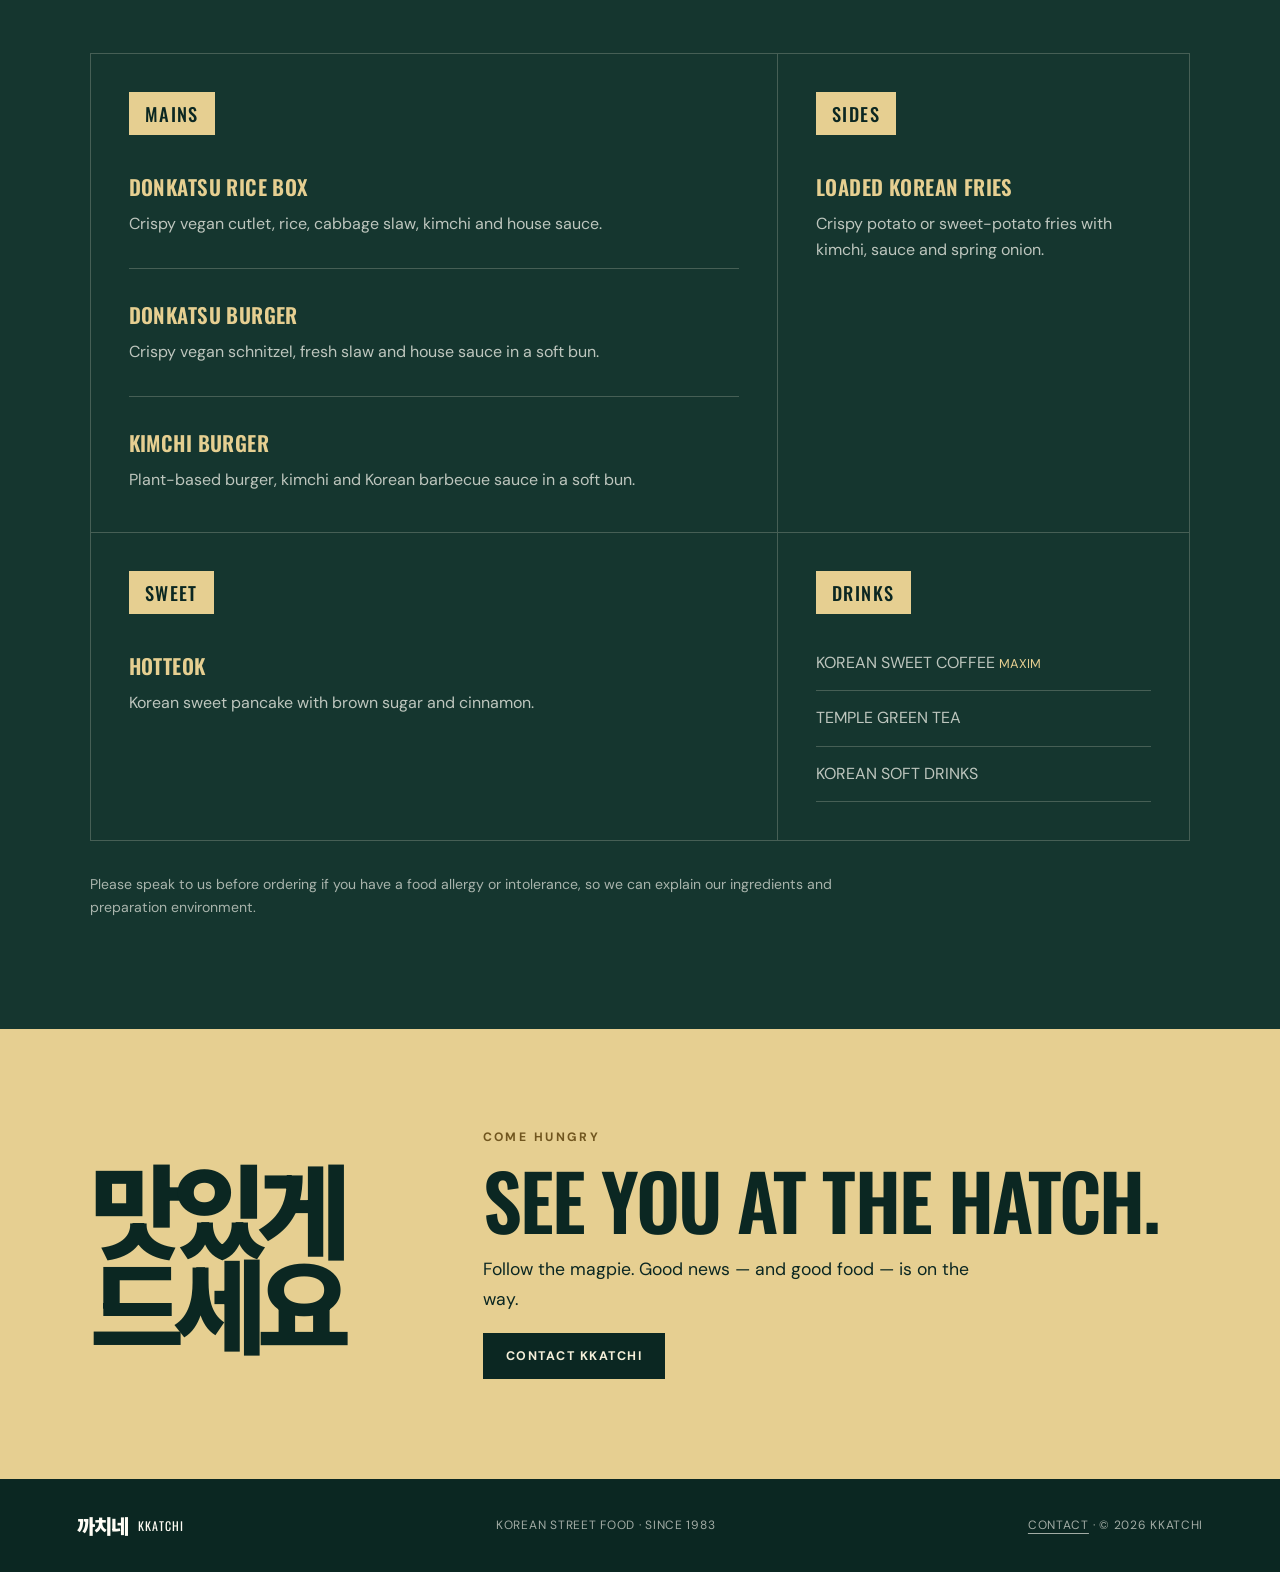
==== commit 32b7a956: "Refine magpie logo from original keyring" ====
--- a/index.html
+++ b/index.html
@@ -6,14 +6,14 @@
   <meta name="description" content="Kkatchi Korean street food — bold plant-based flavours, generous food, since 1983.">
   <meta name="theme-color" content="#102d28">
   <title>Kkatchi | Korean Street Food Since 1983</title>
-  <link rel="icon" type="image/svg+xml" href="kkatchi-mark-v2.svg">
+  <link rel="icon" type="image/svg+xml" href="kkatchi-mark-v2.svg?v=3">
   <link rel="stylesheet" href="styles.css">
 </head>
 <body>
   <a class="skip-link" href="#main">Skip to content</a>
   <header class="site-header">
     <a class="brand" href="index.html" aria-label="Kkatchi home">
-      <img src="kkatchi-mark-v2.svg" alt="">
+      <img src="kkatchi-mark-v2.svg?v=3" alt="">
       <span><b lang="ko">까치네</b><small>KKATCHI</small></span>
     </a>
     <nav aria-label="Main navigation">
@@ -35,7 +35,7 @@
         </div>
       </div>
       <div class="badge-wrap">
-        <img class="badge" src="kkatchi-mark-v2.svg" alt="Kkatchi badge: a flying magpie, 까치네, since 1983">
+        <img class="badge" src="kkatchi-mark-v2.svg?v=3" alt="Kkatchi badge: a flying magpie, 까치네, since 1983">
       </div>
     </section>
 
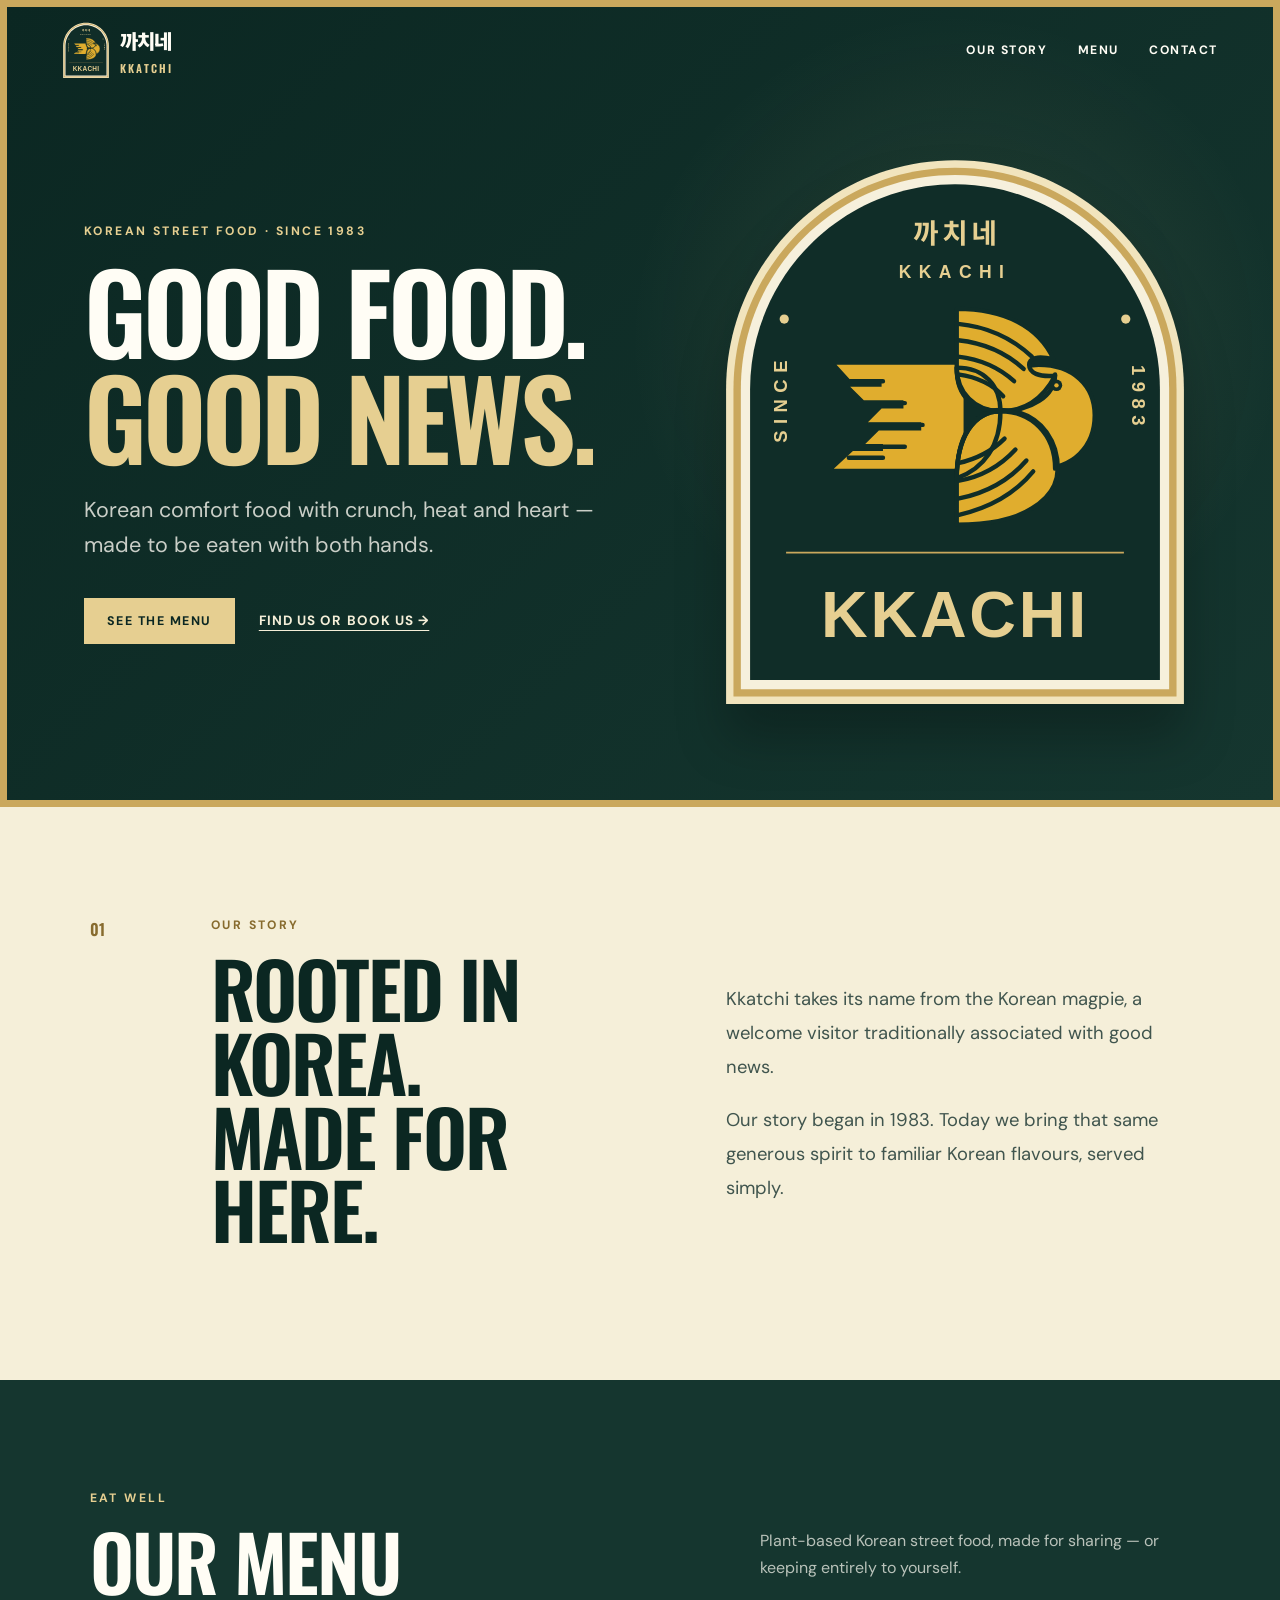
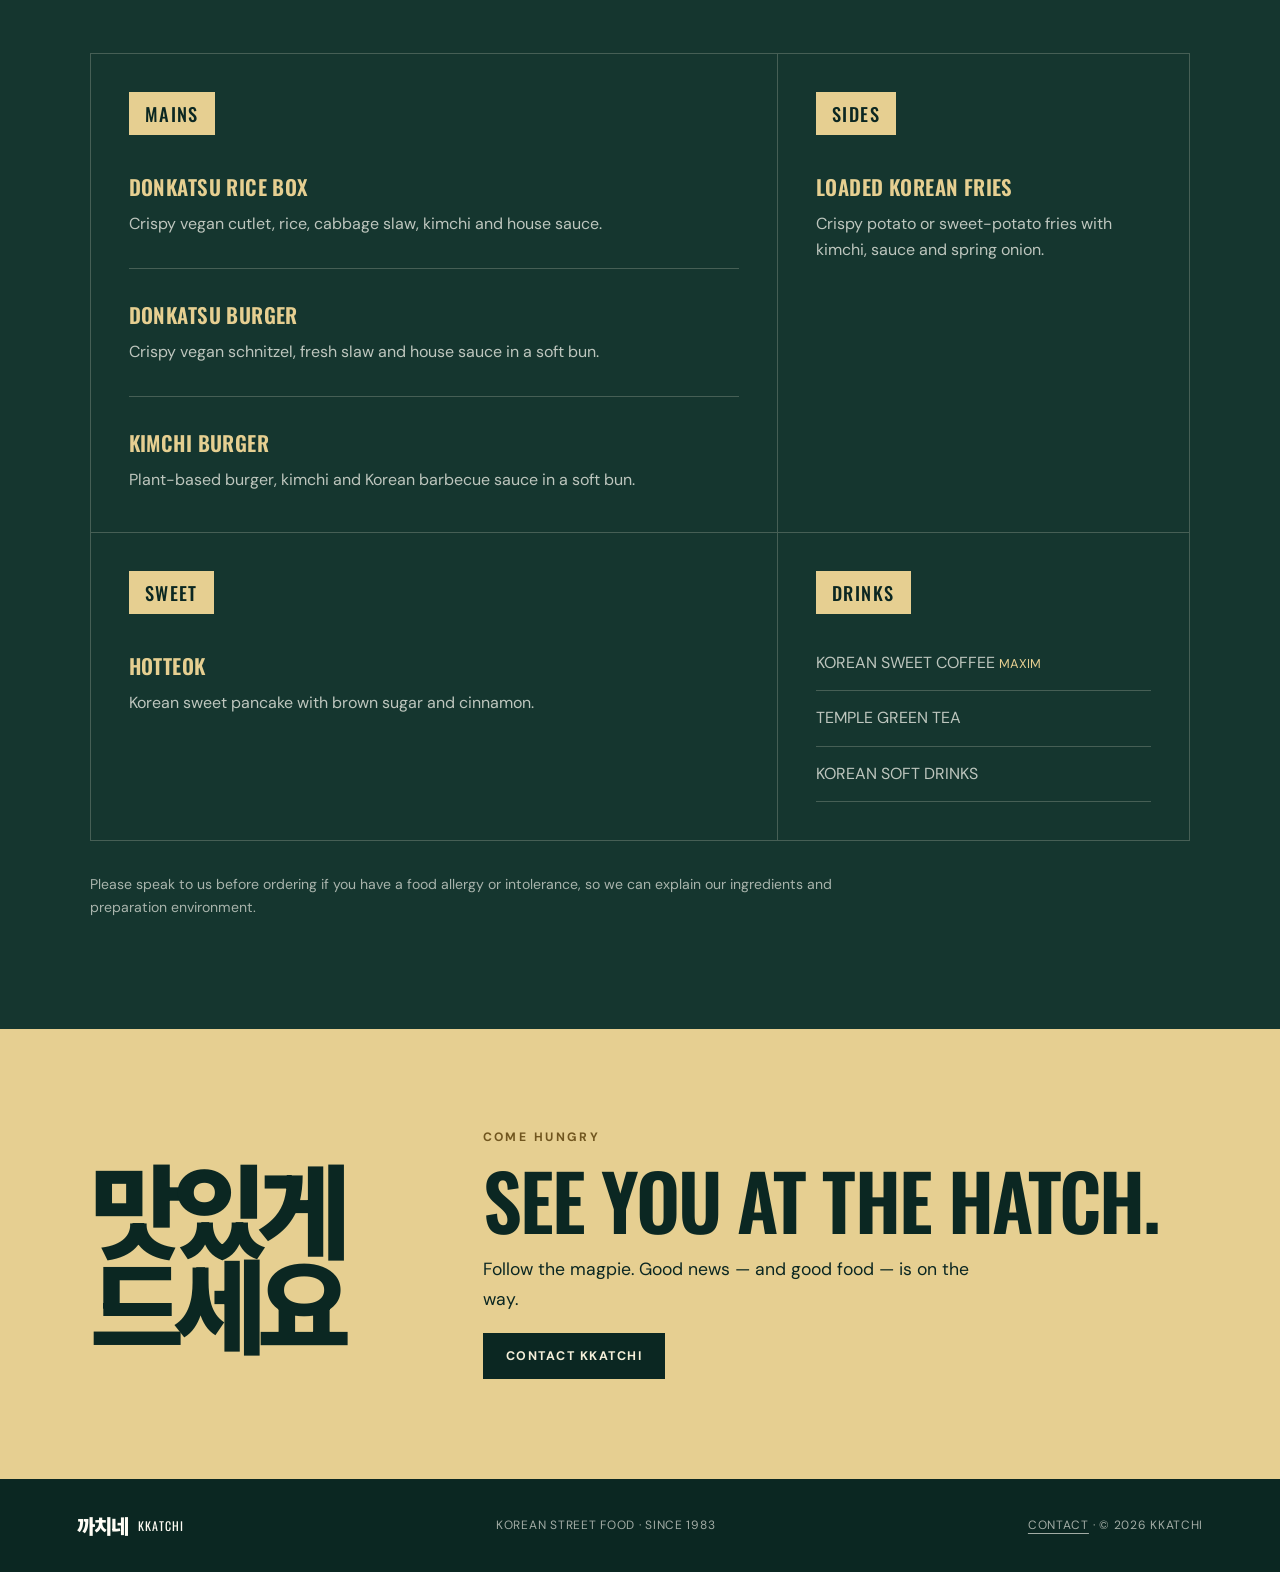
==== commit 5177a2c0: "Replace magpie with original geometric logo" ====
--- a/index.html
+++ b/index.html
@@ -6,14 +6,14 @@
   <meta name="description" content="Kkatchi Korean street food — bold plant-based flavours, generous food, since 1983.">
   <meta name="theme-color" content="#102d28">
   <title>Kkatchi | Korean Street Food Since 1983</title>
-  <link rel="icon" type="image/svg+xml" href="kkatchi-mark-v2.svg?v=3">
+  <link rel="icon" type="image/svg+xml" href="kkatchi-mark-v4.svg">
   <link rel="stylesheet" href="styles.css">
 </head>
 <body>
   <a class="skip-link" href="#main">Skip to content</a>
   <header class="site-header">
     <a class="brand" href="index.html" aria-label="Kkatchi home">
-      <img src="kkatchi-mark-v2.svg?v=3" alt="">
+      <img src="kkatchi-mark-v4.svg" alt="">
       <span><b lang="ko">까치네</b><small>KKATCHI</small></span>
     </a>
     <nav aria-label="Main navigation">
@@ -35,7 +35,7 @@
         </div>
       </div>
       <div class="badge-wrap">
-        <img class="badge" src="kkatchi-mark-v2.svg?v=3" alt="Kkatchi badge: a flying magpie, 까치네, since 1983">
+        <img class="badge" src="kkatchi-mark-v4.svg" alt="Kkachi badge: the original geometric magpie, 까치네, since 1983">
       </div>
     </section>
 
